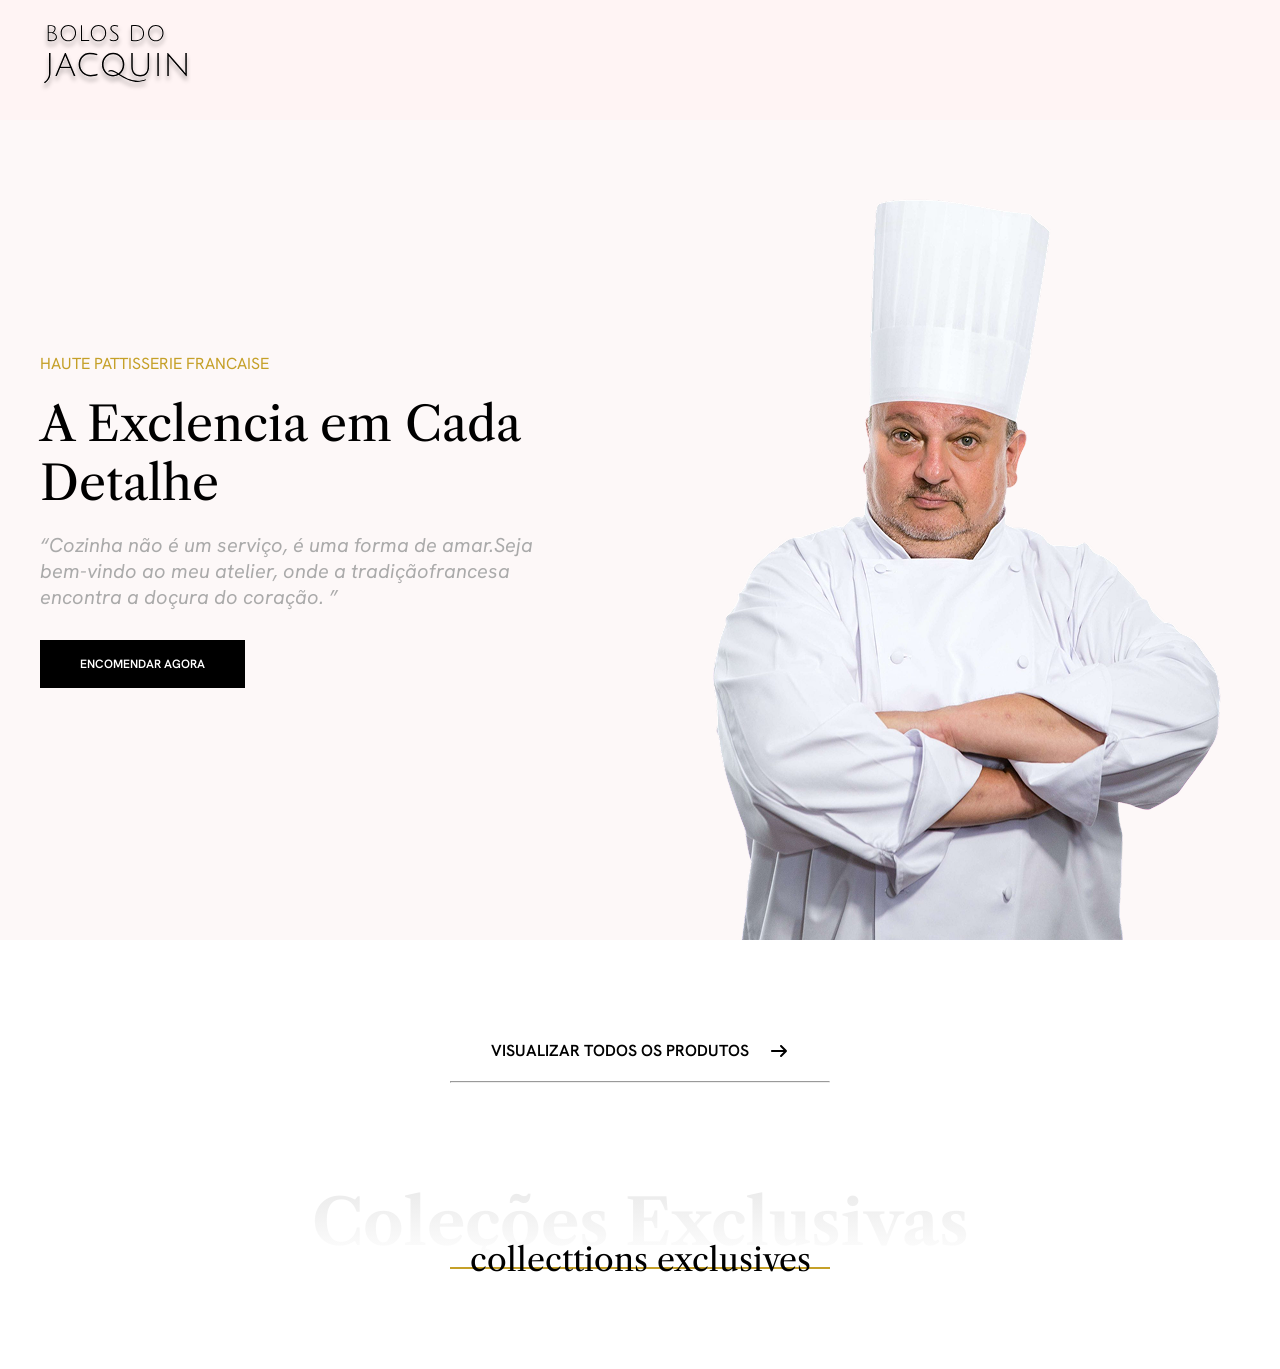
==== home/index.html @ 1c7d9a82 "Html do bolos do jacquin" ====
<!DOCTYPE html>
<html lang="pt-br">

<head>
   <meta charset="UTF-8">
   <meta name="viewport" content="width=device-width, initial-scale=1.0">
   <title>Home - Bolos do Jacquin</title>
   <link rel="stylesheet" href="style.css">
   <link rel="preconnect" href="https://fonts.googleapis.com">
   <link rel="preconnect" href="https://fonts.gstatic.com" crossorigin>
   <link
      href="https://fonts.googleapis.com/css2?family=Hanken+Grotesk:ital,wght@0,100..900;1,100..900&family=Libre+Caslon+Text:ital,wght@0,400;0,700;1,400&display=swap"
      rel="stylesheet">
</head>

<body>
   <header class="home_cabecalho">
      <div class="home_container">
         <img src="../img/logo.svg" alt="">
      </div>
   </header>
   <main>
      <h1>pagina inicial bolos do Jacquin</h1>
      <section class="home_banner">
         <div class="home_container banner_conteiner">
            <div class="box_texto_banner">
               <span class="linha1">haute pattisserie francaise</span><br>
               <span class="linha2">A Exclencia em Cada Detalhe</span>
               <p class="linha3">“Cozinha não é um serviço, é uma forma de amar.Seja bem-vindo ao meu atelier, onde a
                  tradiçãofrancesa
                  encontra a doçura do coração. ”</p>
               <a class="linha4" href="">encomendar agora</a>
            </div>
            <img src="../img/jacquin.banner.png" alt="foto do jacquin vestindo sua dólmâ">
         </div>
      </section>

      <section class="home_container home_produtos">
         <div class="link_produtos">
            <div>
               <a href="">visualizar todos os produtos</a>
               <svg xmlns="http://www.w3.org/2000/svg"
                  viewBox="0 0 640 640"><!--!Font Awesome Free 7.3.1 by @fontawesome - https://fontawesome.com License - https://fontawesome.com/license/free Copyright 2026 Fonticons, Inc.-->
                  <path
                     d="M566.6 342.6C579.1 330.1 579.1 309.8 566.6 297.3L406.6 137.3C394.1 124.8 373.8 124.8 361.3 137.3C348.8 149.8 348.8 170.1 361.3 182.6L466.7 288L96 288C78.3 288 64 302.3 64 320C64 337.7 78.3 352 96 352L466.7 352L361.3 457.4C348.8 469.9 348.8 490.2 361.3 502.7C373.8 515.2 394.1 515.2 406.6 502.7L566.6 342.7z" />
               </svg>
            </div>
            <hr>
         </div>
         <div class="home_subtitulo">
           <h2>Coleções Exclusivas</h2>
           <span>collecttions exclusives</span>
           <hr>
         </div>
         <div></div>
      </section>

      </section>
   </main>
</body>

</html>
---- home/style.css ----
*{
    margin: 0px;
    padding: 0px;
    box-sizing: border-box;
}

h1{
    position: absolute;
    width: 1px;
    height: 1px;
    margin: -1px;
    overflow: hidden;
}

/* ----------cabecalho--------- */

.home_cabecalho{
    background-color: #fff4f4;
    height: 120px;
    display: flex;
    justify-content: center;
    align-items: center;
}

.home_container{
   /* background-color: #61edf7; */
    max-width: 1200px;/* Largura maxima 1200px */
    width: 95%;/* largura 95% */
    margin: 0 auto;
}

/* ---------banner--------- */

.home_banner{
    background-color: #fdf8f8;

}

.box_texto_banner{
    /* background-color: rgb(38, 0, 253); */
    font-family: "Hanken Grotesk", sans-serif;
    max-width: 520px;
}

.banner_conteiner{
    display: flex;
    align-items: center;
    justify-content: space-between;
}

.banner_conteiner img{
    width: 547px;
}

.linha1{
    color: #c5a028;     
    font-size: 16px;
    font-weight:500px ;
    text-transform: uppercase;
    margin-bottom: 20px;
    display:inline-block;
}
.linha2{
    font-family: "Libre Caslon Text", serif;
    font-size: 48px;
    margin-bottom: 20px;
    display:inline-block;
}
.linha3{
    font-size: 20px;
    font-style: italic;
    color: #aaaaaa;
    margin-bottom: 30px;
    display:inline-block;
}
.linha4{
    font-weight: 600;
    font-size:12px ;
    text-transform: uppercase;
    color: #ffffff;
    text-decoration: none;

    background-color: #000000;
    padding: 16px 40px;
    margin-bottom: 20px;
    display:inline-block;
}
/* ---------produto--------- */

.home_produtos{
    padding: 100px 0;
}

.link_produtos a{
    font-family: "Hanken Grotesk", sans-serif;
    font-weight: 600;
    font-size: 16px;
    text-transform: uppercase;

    text-decoration: none;
    color: #000000;
}

.link_produtos svg{
    width: 20px;   
}

.link_produtos div{
    display: flex;
    align-items: center;
    justify-content: center;
    gap: 20px;
    margin-bottom: 20px;
}

.link_produtos hr{
    max-width: 380px;
    width: 100%;
    margin: 0 auto;
}

.home_subtitulo{
    font-family: "Libre Caslon Text", serif;
    /* background-color: brown; */
    display: flex;
    flex-direction: column;
    align-items: center;
    position: relative;
    margin-top: 100px;
}

.home_subtitulo h2{
    font-weight: 700;
    font-size: 64px;
    background-image:linear-gradient(0deg, #ffffff, #e9e9e9) ;
    background-clip: text;
    -webkit-background-clip: text;

    color: transparent;
    -webkit-text-fill-color: transparent;
}
.home_subtitulo span{
    font-size: 32px;
    position: absolute;
    bottom: -10px;
    
}

.home_subtitulo hr{
    max-width: 380px;
    width: 100%;
    background-color:#c5a028 ;
    margin-top: 5px;
    border: none;
    height: 2px;
}
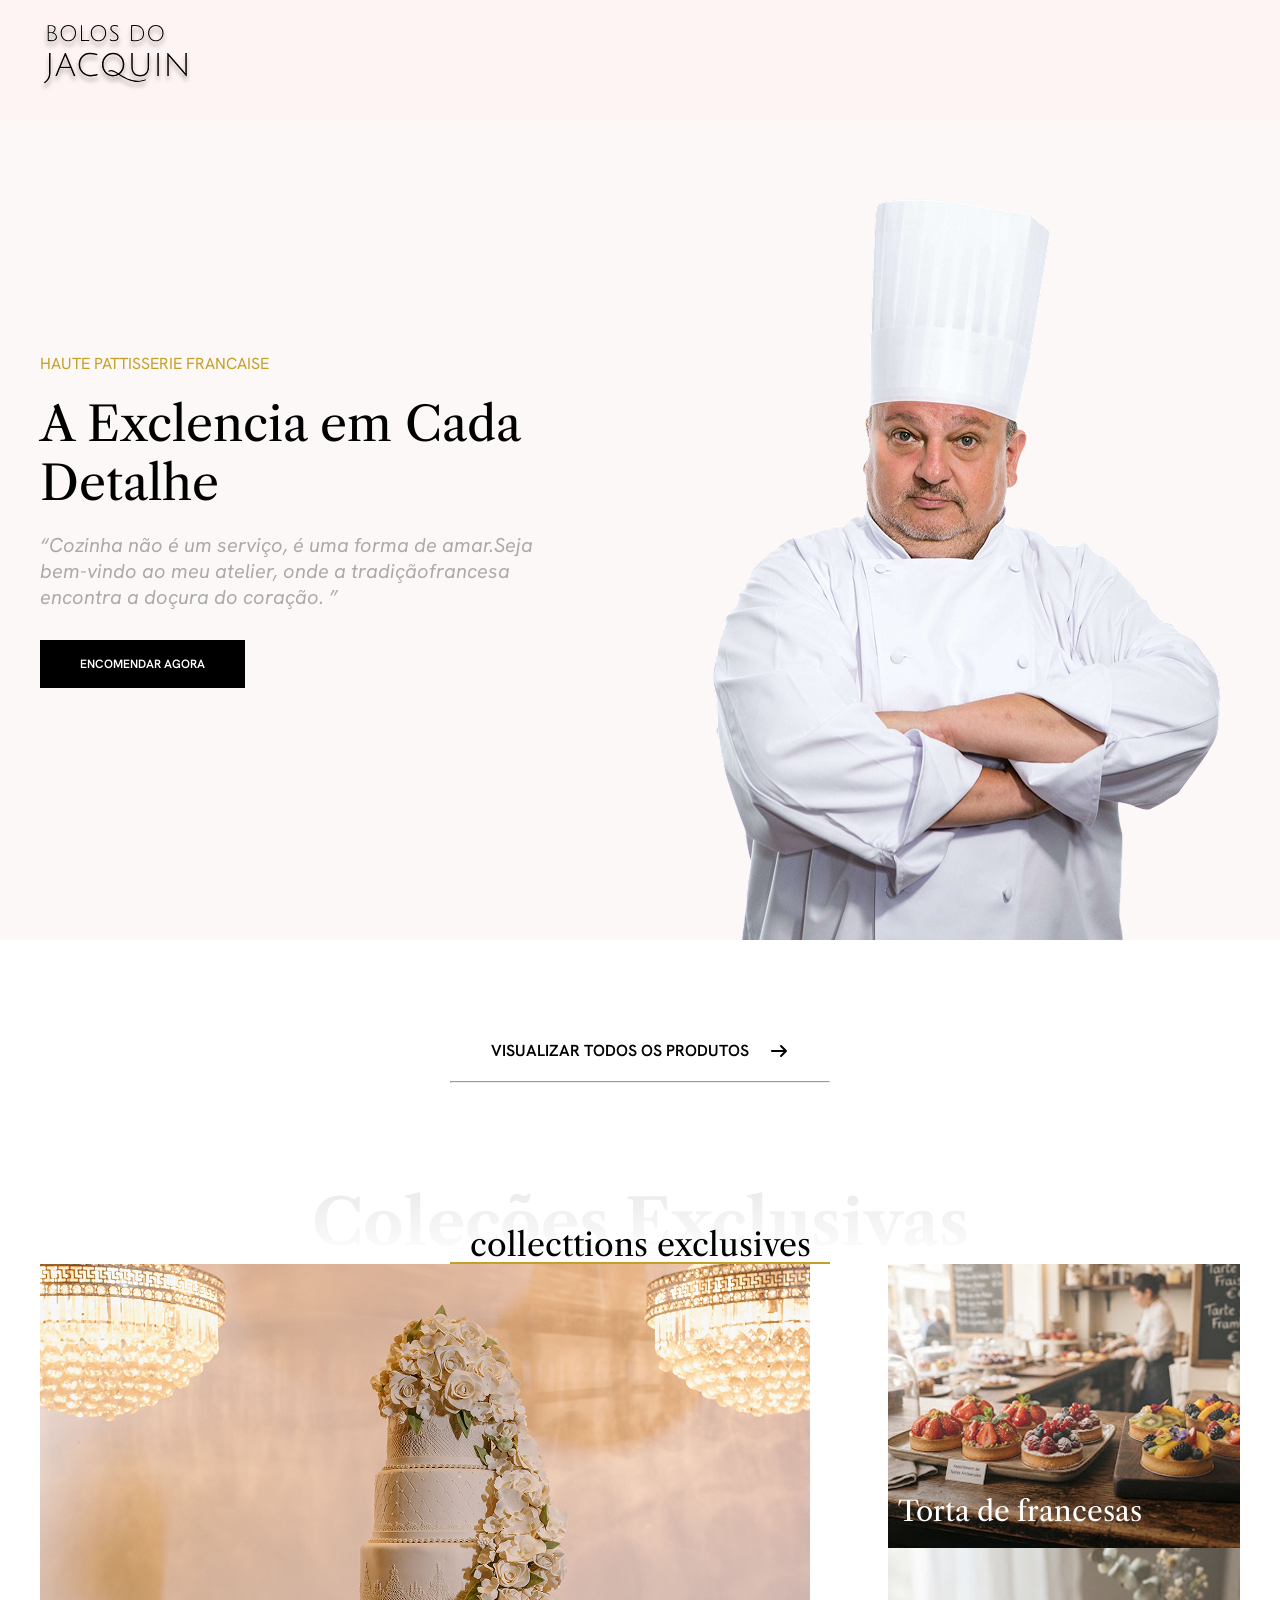
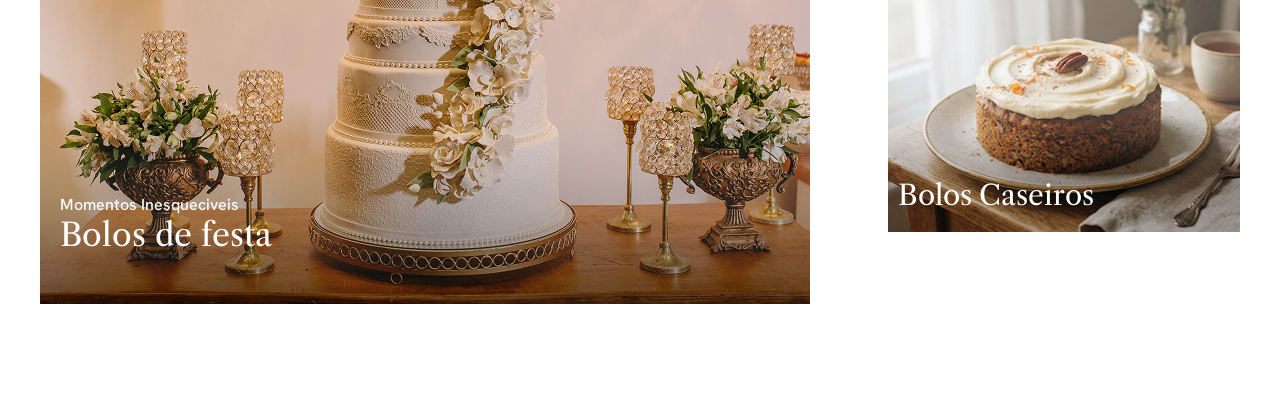
==== commit a4d286c3: "seção de categorias finalizada" ====
--- a/home/index.html
+++ b/home/index.html
@@ -48,11 +48,34 @@
             <hr>
          </div>
          <div class="home_subtitulo">
-           <h2>Coleções Exclusivas</h2>
-           <span>collecttions exclusives</span>
-           <hr>
+            <h2>Coleções Exclusivas</h2>
+            <span>collecttions exclusives</span>
+            <hr>
          </div>
-         <div></div>
+         <div class="container_categorias">
+            <a href="">
+               <div class="img_categoria1">
+                  <span>Momentos Inesqueciveis</span>
+                  <h3>Bolos de festa</h3>
+               </div>
+            </a>
+
+            <div class="col_categorias">
+               <div>
+                  <a href="">
+                     <div class="img_categoria2">
+                        <h3>Torta de francesas</h3>
+                     </div>
+                  </a>
+
+                  <a href="">
+                     <div class="img_categoria3">
+                        <h3>Bolos Caseiros</h3>
+                     </div>
+                  </a>
+               </div>
+            </div>
+         </div>
       </section>
 
       </section>
--- a/home/style.css
+++ b/home/style.css
@@ -143,14 +143,76 @@
     font-size: 32px;
     position: absolute;
     bottom: -10px;
-    
+    margin-bottom: 10px;
 }
 
 .home_subtitulo hr{
     max-width: 380px;
     width: 100%;
     background-color:#c5a028 ;
-    margin-top: 5px;
     border: none;
     height: 2px;
 }
+
+.img_categoria1{
+    background-image: url(../img/pexels-jonathanborba-26774588\ 1.png);
+    width: 770px;
+    height: 640px;
+    display: flex;
+    flex-direction: column;
+    justify-content: flex-end;
+    padding: 50px 20px;
+}
+.container_categorias{
+    display: flex;
+    justify-content: space-between;
+    width: 100%;
+} 
+
+.container_categorias a{
+    color: #ffffff;
+    text-decoration: none;
+}
+
+.img_categoria1 span{
+    font-family: "Hanken Grotesk", sans-serif;
+    font-weight: 500;
+}
+ .img_categoria1 h3{
+    font-size: 32px;
+ }
+
+.home_produtos h3{
+    font-family: "Libre Caslon Text", serif;
+    font-weight: 400;
+}
+
+.col_categorias{
+    display: flex;
+    flex-direction: column;
+    justify-content: space-between;
+}
+
+.img_categoria2{
+    background-image: url(../img/Image\ \(1\).png);
+    width: 25%;
+    max-width: 352px;
+    height: 284px;
+}
+ 
+.img_categoria3{
+    background-image: url(../img/Image\ \(2\).png);
+    width: 25%;
+    max-width: 352px;
+    height: 284px;
+}
+
+.img_categoria2,
+.img_categoria3{
+    width: 352px;;
+    height: 284px;
+    display: flex;
+    align-items: flex-end;
+    padding: 20px 10px;
+    font-size: 24px;
+}
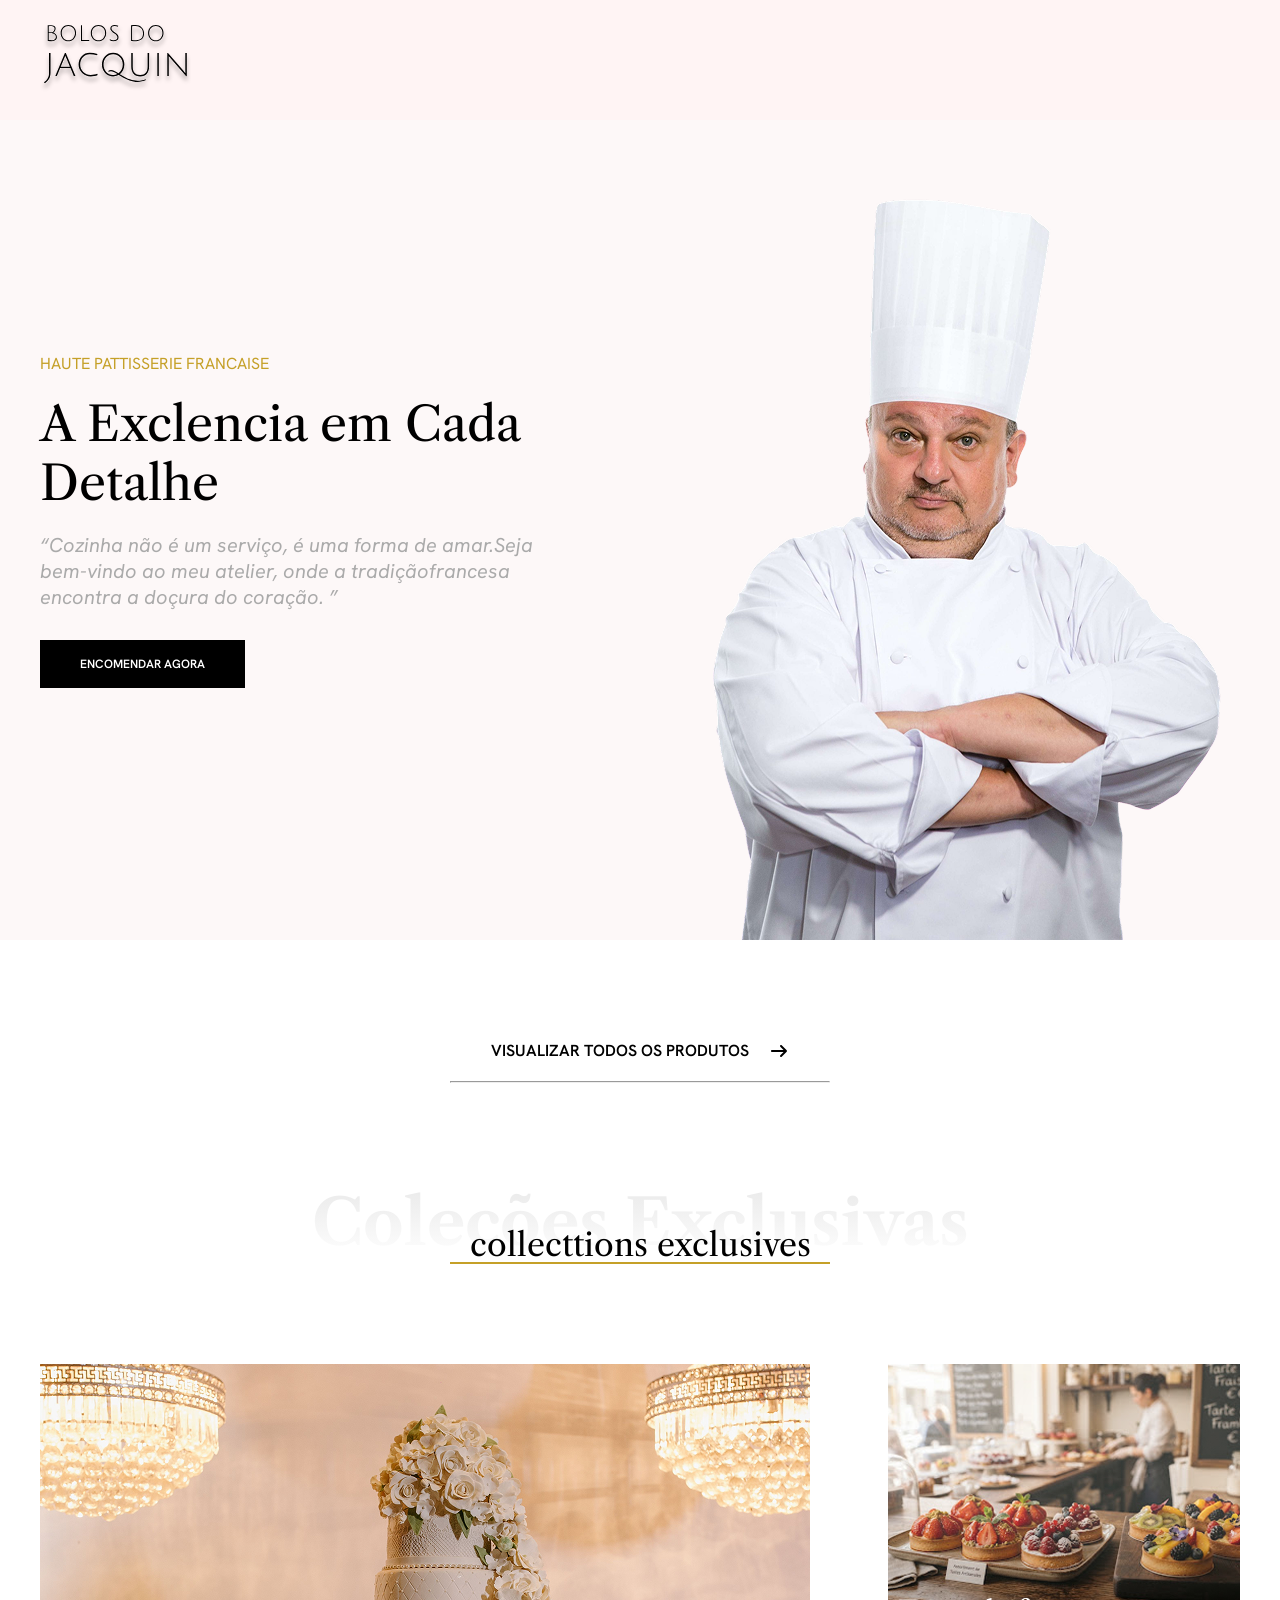
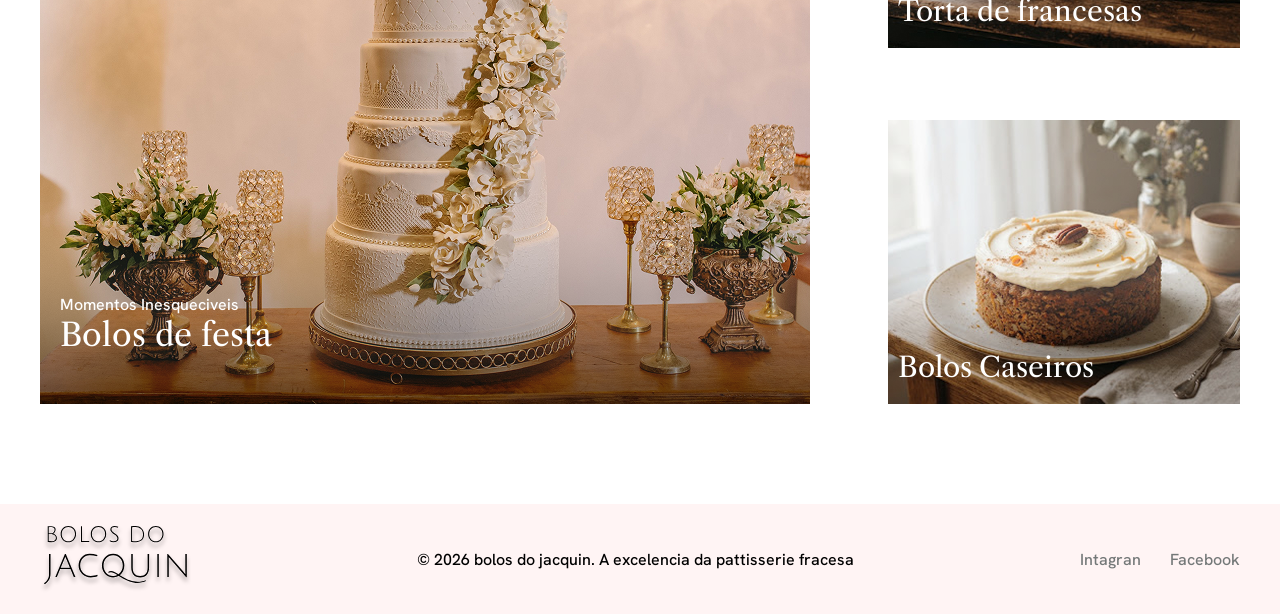
==== commit ec26295a: "inicio da pagina de cadastro e listagem de produto" ====
--- a/home/index.html
+++ b/home/index.html
@@ -61,25 +61,33 @@
             </a>
 
             <div class="col_categorias">
-               <div>
-                  <a href="">
-                     <div class="img_categoria2">
-                        <h3>Torta de francesas</h3>
-                     </div>
-                  </a>
+               <a href="">
+                  <div class="img_categoria2">
+                     <h3>Torta de francesas</h3>
+                  </div>
+               </a>
 
-                  <a href="">
-                     <div class="img_categoria3">
-                        <h3>Bolos Caseiros</h3>
-                     </div>
-                  </a>
-               </div>
+               <a href="">
+                  <div class="img_categoria3">
+                     <h3>Bolos Caseiros</h3>
+                  </div>
+               </a>
             </div>
          </div>
       </section>
 
-      </section>
+
    </main>
+   <footer>
+      <div class="home_container footer_container">
+        <img src="../img/logo.svg" alt="logo bolos do jacquin">
+        <span>© 2026 bolos do jacquin. A excelencia da pattisserie fracesa</span>
+        <nav class="nav_footer">
+          <a href="">Intagran</a>
+          <a href="">Facebook</a>
+        </nav>
+      </div>
+   </footer>
 </body>
 
 </html>
--- a/home/style.css
+++ b/home/style.css
@@ -127,6 +127,7 @@
     align-items: center;
     position: relative;
     margin-top: 100px;
+    margin-bottom: 100px;
 }
 
 .home_subtitulo h2{
@@ -191,6 +192,7 @@
     display: flex;
     flex-direction: column;
     justify-content: space-between;
+    
 }
 
 .img_categoria2{
@@ -215,4 +217,37 @@
     align-items: flex-end;
     padding: 20px 10px;
     font-size: 24px;
-}+}
+
+/* ---------footer--------- */
+
+footer{
+    background-color: #fff4f4;
+    height: 110px;
+    display: flex;
+    align-items: center;
+}
+
+
+.footer_container{
+    display: flex;
+    justify-content: space-between;
+    align-items: center;
+}
+
+.nav_footer{
+    display: flex;
+    justify-content: space-between;
+    width: 160px;
+}
+.footer_container span,
+.nav_footer a{
+     font-family: "Hanken Grotesk", sans-serif;
+    font-weight: 500;
+}
+
+.nav_footer a{
+    text-decoration: none;
+    color: #747878;
+}
+
